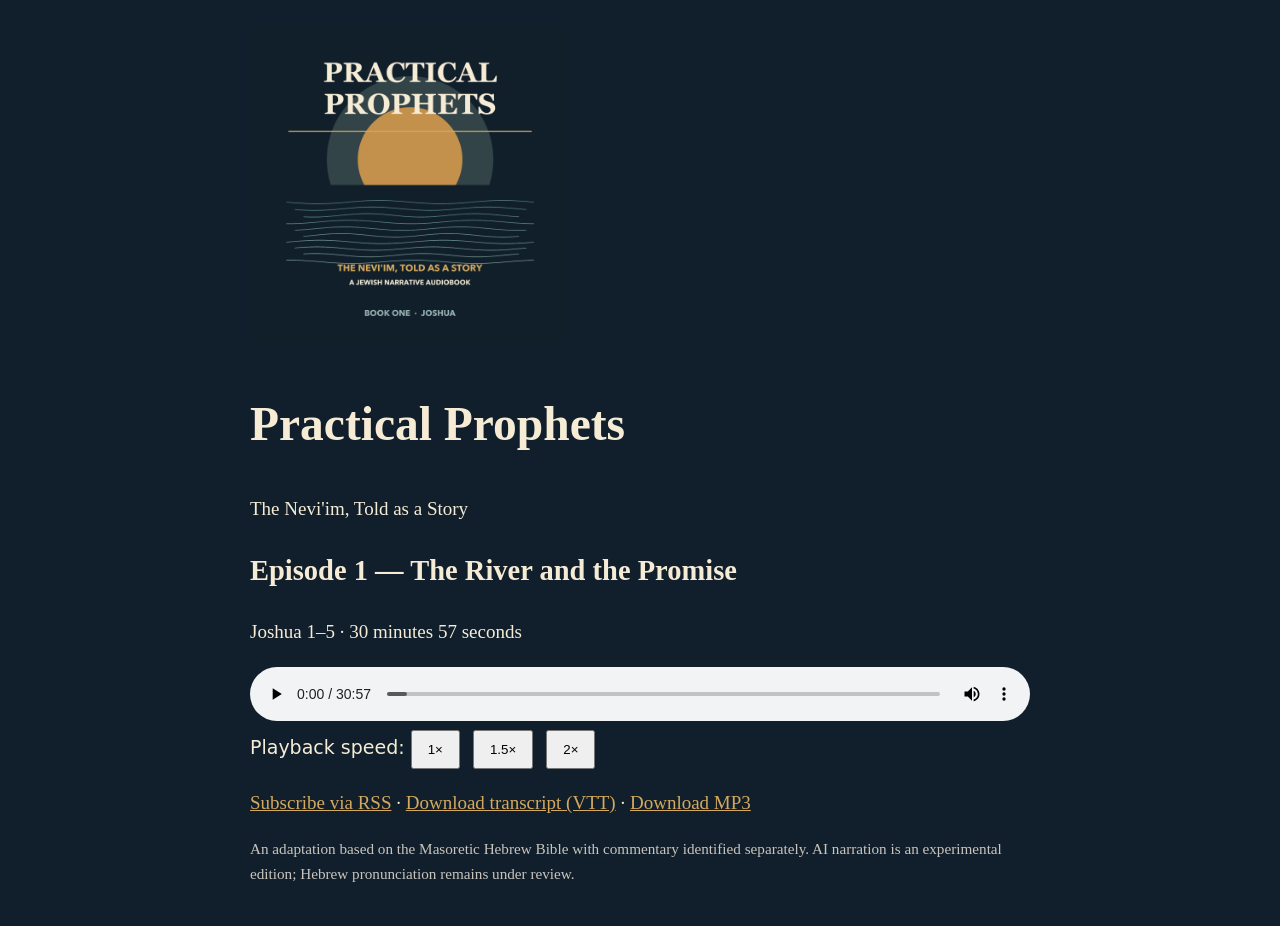
==== index.html @ 838433f2 "Add Practical Prophets Joshua episode one RSS and media" ====
<!doctype html><html lang="en"><head><meta charset="utf-8"><meta name="viewport" content="width=device-width, initial-scale=1">
<title>Practical Prophets — The Nevi'im, Told as a Story</title>
<style>body{background:#101f2b;color:#f6ecd6;font:19px/1.6 Georgia,serif;margin:0 auto;max-width:780px;padding:25px}h1{font-size:2.5em}a{color:#d4a95e}.intro{font-family:system-ui;line-height:1.5}img{width:100%;max-width:320px;border-radius:12px}audio{width:100%}button{padding:10px 15px;margin-right:7px}.small{font-size:.8em;color:#c9c5be}</style></head><body>
<img src="cover.png" alt="Practical Prophets cover art"><h1>Practical Prophets</h1><p>The Nevi'im, Told as a Story</p>
<h2>Episode 1 — The River and the Promise</h2><p>Joshua 1–5 · 30 minutes 57 seconds</p>
<audio controls preload="metadata" id="player" src="practical-prophets-s01e01-joshua-01-to-05.mp3"></audio>
<div class="intro">Playback speed:
<button onclick="document.getElementById('player').playbackRate=1">1×</button>
<button onclick="document.getElementById('player').playbackRate=1.5">1.5×</button>
<button onclick="document.getElementById('player').playbackRate=2">2×</button></div>
<p><a href="feed.xml">Subscribe via RSS</a> · <a href="practical-prophets-s01e01-joshua-01-to-05.vtt">Download transcript (VTT)</a> · <a href="practical-prophets-s01e01-joshua-01-to-05.mp3">Download MP3</a></p>
<p class="small">An adaptation based on the Masoretic Hebrew Bible with commentary identified separately. AI narration is an experimental edition; Hebrew pronunciation remains under review.</p></body></html>
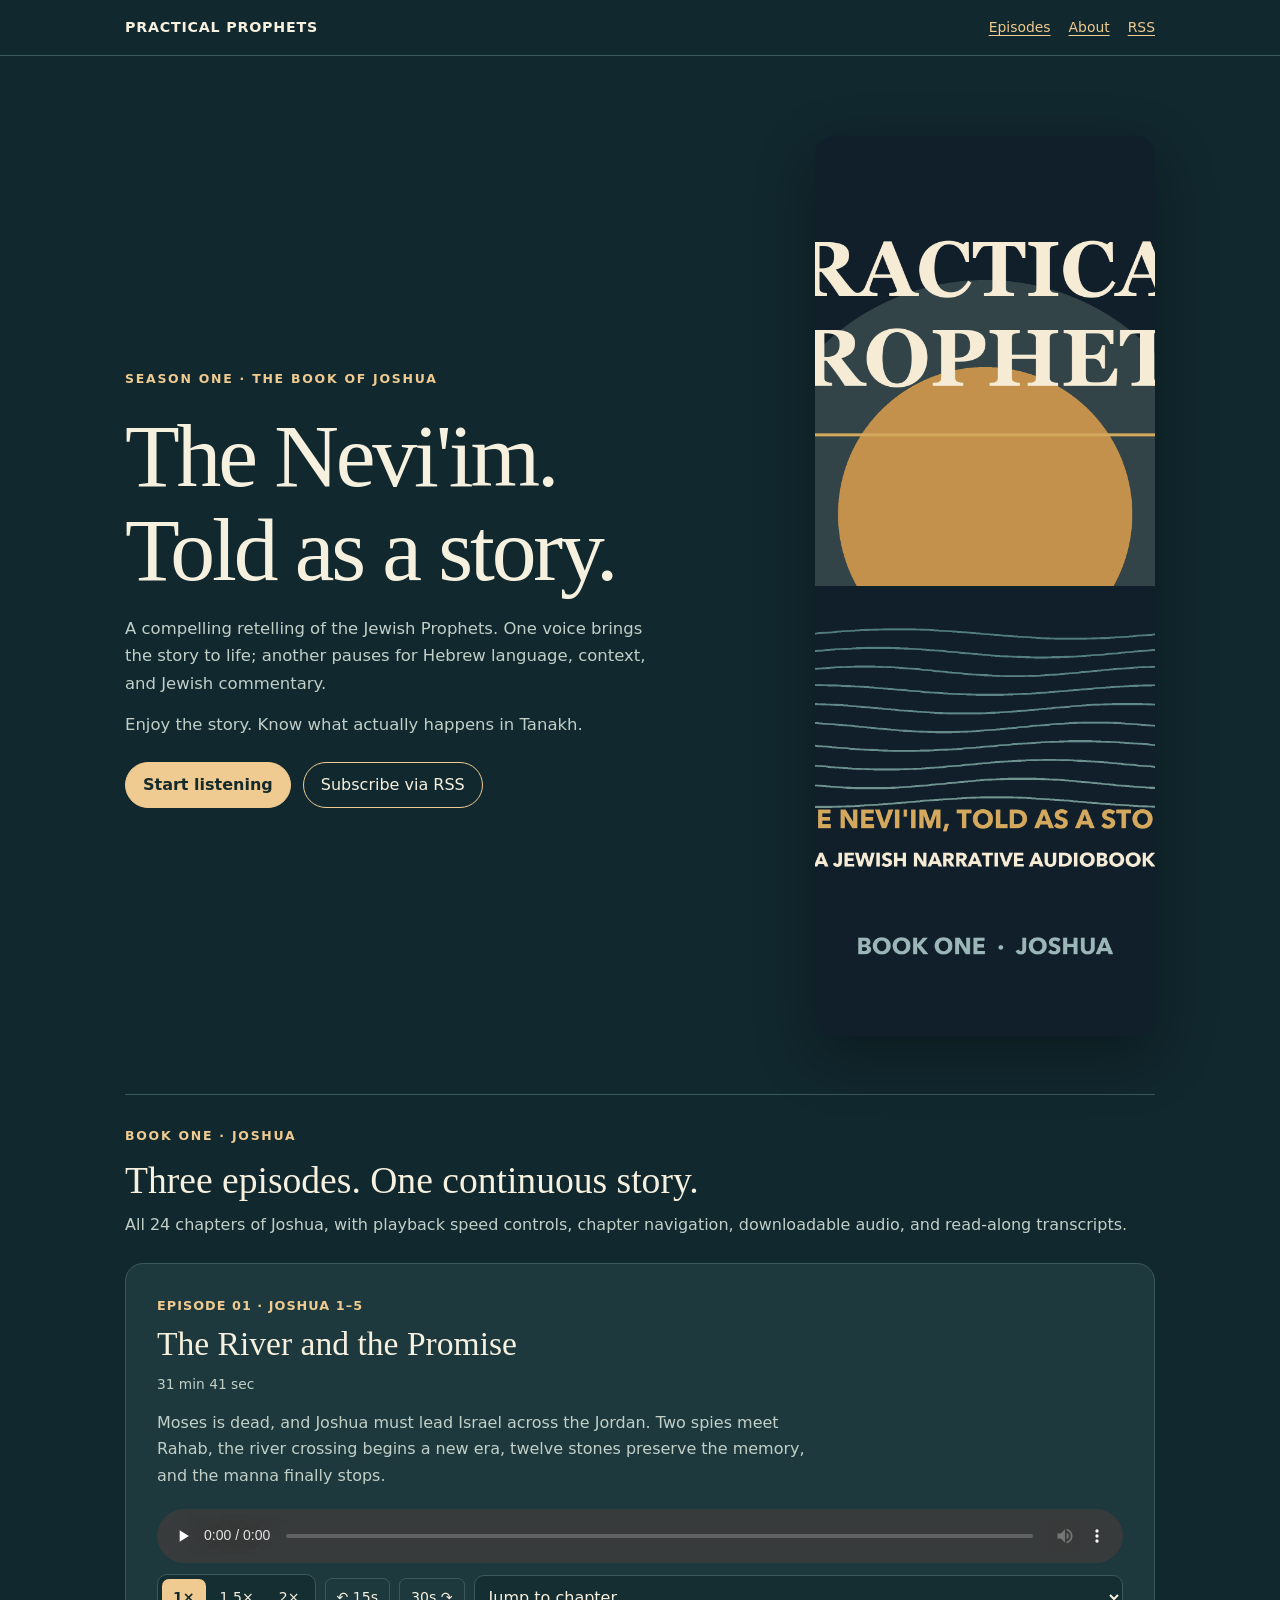
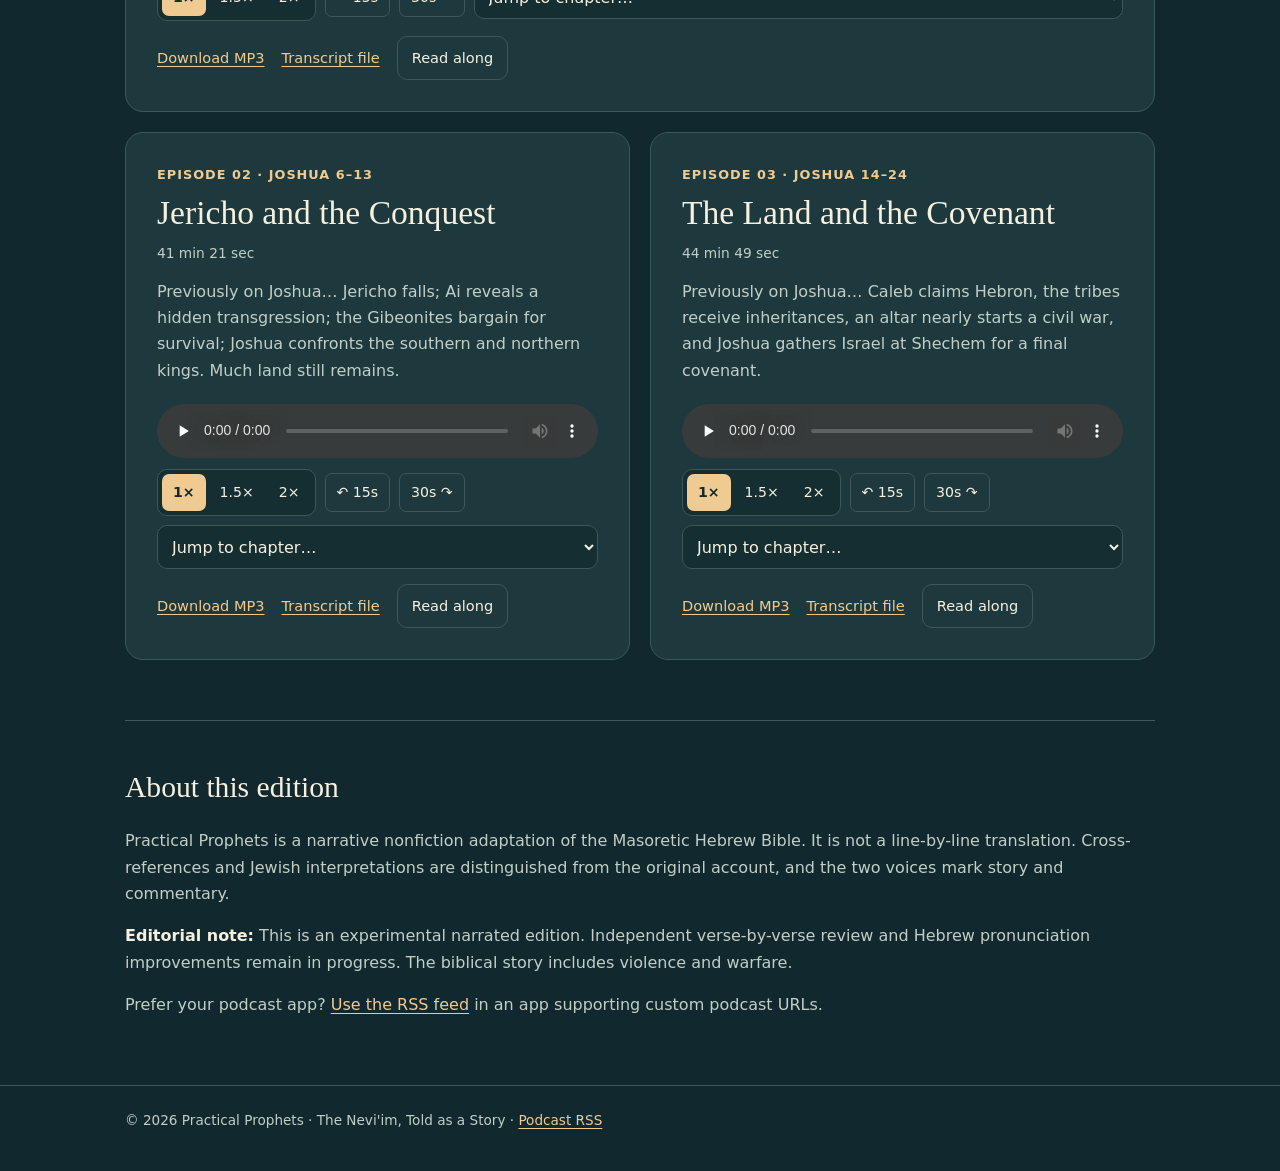
==== commit 52f25960: "Publish complete Joshua season and responsive podcast site" ====
--- a/index.html
+++ b/index.html
@@ -1,12 +1,51 @@
-<!doctype html><html lang="en"><head><meta charset="utf-8"><meta name="viewport" content="width=device-width, initial-scale=1">
-<title>Practical Prophets — The Nevi'im, Told as a Story</title>
-<style>body{background:#101f2b;color:#f6ecd6;font:19px/1.6 Georgia,serif;margin:0 auto;max-width:780px;padding:25px}h1{font-size:2.5em}a{color:#d4a95e}.intro{font-family:system-ui;line-height:1.5}img{width:100%;max-width:320px;border-radius:12px}audio{width:100%}button{padding:10px 15px;margin-right:7px}.small{font-size:.8em;color:#c9c5be}</style></head><body>
-<img src="cover.png" alt="Practical Prophets cover art"><h1>Practical Prophets</h1><p>The Nevi'im, Told as a Story</p>
-<h2>Episode 1 — The River and the Promise</h2><p>Joshua 1–5 · 30 minutes 57 seconds</p>
-<audio controls preload="metadata" id="player" src="practical-prophets-s01e01-joshua-01-to-05.mp3"></audio>
-<div class="intro">Playback speed:
-<button onclick="document.getElementById('player').playbackRate=1">1×</button>
-<button onclick="document.getElementById('player').playbackRate=1.5">1.5×</button>
-<button onclick="document.getElementById('player').playbackRate=2">2×</button></div>
-<p><a href="feed.xml">Subscribe via RSS</a> · <a href="practical-prophets-s01e01-joshua-01-to-05.vtt">Download transcript (VTT)</a> · <a href="practical-prophets-s01e01-joshua-01-to-05.mp3">Download MP3</a></p>
-<p class="small">An adaptation based on the Masoretic Hebrew Bible with commentary identified separately. AI narration is an experimental edition; Hebrew pronunciation remains under review.</p></body></html>+<!doctype html>
+<html lang="en">
+<head>
+<meta charset="utf-8">
+<meta name="viewport" content="width=device-width,initial-scale=1,viewport-fit=cover">
+<meta name="theme-color" content="#11282e">
+<meta name="description" content="Practical Prophets: the Nevi'im told as a story. Listen to the complete Book of Joshua with chapter navigation and read-along transcripts.">
+<link rel="alternate" type="application/rss+xml" title="Practical Prophets RSS" href="feed.xml">
+<link rel="stylesheet" href="style.css">
+<script src="player.js" defer></script>
+<title>Practical Prophets · Joshua, the Complete Season</title>
+</head>
+<body>
+<header class="top"><div class="wrap nav"><a class="brand" href="./">PRACTICAL PROPHETS</a><nav class="navlinks" aria-label="Site navigation"><a href="#episodes">Episodes</a><a href="#about">About</a><a href="feed.xml">RSS</a></nav></div></header>
+<main class="wrap">
+<section class="hero" aria-labelledby="main-title">
+<div class="hero-copy"><span class="eyebrow">Season one · The Book of Joshua</span><h1 id="main-title">The Nevi'im.<br>Told as a story.</h1>
+<p>A compelling retelling of the Jewish Prophets. One voice brings the story to life; another pauses for Hebrew language, context, and Jewish commentary.</p>
+<p>Enjoy the story. Know what actually happens in Tanakh.</p>
+<div class="actions"><a class="pill primary" href="#episodes">Start listening</a><a class="pill" href="feed.xml">Subscribe via RSS</a></div></div>
+<img class="cover" src="cover.png" width="900" height="900" alt="Practical Prophets cover artwork">
+</section>
+<section id="episodes" aria-labelledby="episodes-title"><div class="section-head"><span class="eyebrow">Book One · Joshua</span><h2 id="episodes-title">Three episodes. One continuous story.</h2><p>All 24 chapters of Joshua, with playback speed controls, chapter navigation, downloadable audio, and read-along transcripts.</p></div>
+<div class="episodes">
+<article class="episode" id="episode-1" data-episode="1">
+<div class="label">Episode 01 · Joshua 1–5</div><h3>The River and the Promise</h3><div class="duration">31 min 41 sec</div>
+<p class="summary">Moses is dead, and Joshua must lead Israel across the Jordan. Two spies meet Rahab, the river crossing begins a new era, twelve stones preserve the memory, and the manna finally stops.</p>
+<audio controls preload="none" src="practical-prophets-s01e01-joshua-01-to-05.mp3" aria-label="Play Joshua, episode 1"></audio>
+<div class="player-controls"><div class="speed" role="group" aria-label="Episode 1 playback speed"><button data-speed="1" aria-pressed="true">1×</button><button data-speed="1.5" aria-pressed="false">1.5×</button><button data-speed="2" aria-pressed="false">2×</button></div><button class="skip" data-seek="-15" aria-label="Rewind 15 seconds">↶ 15s</button><button class="skip" data-seek="30" aria-label="Forward 30 seconds">30s ↷</button><select class="chapters" aria-label="Episode 1 chapter navigation"><option value="">Jump to chapter…</option></select></div>
+<div class="resources"><a href="practical-prophets-s01e01-joshua-01-to-05.mp3" download>Download MP3</a><a href="practical-prophets-s01e01-joshua-01-to-05.vtt" download>Transcript file</a><button class="transcript-toggle" aria-expanded="false">Read along</button></div><div class="transcript" hidden aria-label="Episode 1 transcript"></div>
+</article>
+<article class="episode" id="episode-2" data-episode="2">
+<div class="label">Episode 02 · Joshua 6–13</div><h3>Jericho and the Conquest</h3><div class="duration">41 min 21 sec</div>
+<p class="summary">Previously on Joshua… Jericho falls; Ai reveals a hidden transgression; the Gibeonites bargain for survival; Joshua confronts the southern and northern kings. Much land still remains.</p>
+<audio controls preload="none" src="practical-prophets-s01e02-joshua-06-to-13.mp3" aria-label="Play Joshua, episode 2"></audio>
+<div class="player-controls"><div class="speed" role="group" aria-label="Episode 2 playback speed"><button data-speed="1" aria-pressed="true">1×</button><button data-speed="1.5" aria-pressed="false">1.5×</button><button data-speed="2" aria-pressed="false">2×</button></div><button class="skip" data-seek="-15" aria-label="Rewind 15 seconds">↶ 15s</button><button class="skip" data-seek="30" aria-label="Forward 30 seconds">30s ↷</button><select class="chapters" aria-label="Episode 2 chapter navigation"><option value="">Jump to chapter…</option></select></div>
+<div class="resources"><a href="practical-prophets-s01e02-joshua-06-to-13.mp3" download>Download MP3</a><a href="practical-prophets-s01e02-joshua-06-to-13.vtt" download>Transcript file</a><button class="transcript-toggle" aria-expanded="false">Read along</button></div><div class="transcript" hidden aria-label="Episode 2 transcript"></div>
+</article>
+<article class="episode" id="episode-3" data-episode="3">
+<div class="label">Episode 03 · Joshua 14–24</div><h3>The Land and the Covenant</h3><div class="duration">44 min 49 sec</div>
+<p class="summary">Previously on Joshua… Caleb claims Hebron, the tribes receive inheritances, an altar nearly starts a civil war, and Joshua gathers Israel at Shechem for a final covenant.</p>
+<audio controls preload="none" src="practical-prophets-s01e03-joshua-14-to-24.mp3" aria-label="Play Joshua, episode 3"></audio>
+<div class="player-controls"><div class="speed" role="group" aria-label="Episode 3 playback speed"><button data-speed="1" aria-pressed="true">1×</button><button data-speed="1.5" aria-pressed="false">1.5×</button><button data-speed="2" aria-pressed="false">2×</button></div><button class="skip" data-seek="-15" aria-label="Rewind 15 seconds">↶ 15s</button><button class="skip" data-seek="30" aria-label="Forward 30 seconds">30s ↷</button><select class="chapters" aria-label="Episode 3 chapter navigation"><option value="">Jump to chapter…</option></select></div>
+<div class="resources"><a href="practical-prophets-s01e03-joshua-14-to-24.mp3" download>Download MP3</a><a href="practical-prophets-s01e03-joshua-14-to-24.vtt" download>Transcript file</a><button class="transcript-toggle" aria-expanded="false">Read along</button></div><div class="transcript" hidden aria-label="Episode 3 transcript"></div>
+</article>
+</div>
+</section>
+<section id="about" class="about" aria-labelledby="about-title"><h2 id="about-title">About this edition</h2><p>Practical Prophets is a narrative nonfiction adaptation of the Masoretic Hebrew Bible. It is not a line-by-line translation. Cross-references and Jewish interpretations are distinguished from the original account, and the two voices mark story and commentary.</p><p><strong>Editorial note:</strong> This is an experimental narrated edition. Independent verse-by-verse review and Hebrew pronunciation improvements remain in progress. The biblical story includes violence and warfare.</p><p>Prefer your podcast app? <a href="feed.xml">Use the RSS feed</a> in an app supporting custom podcast URLs.</p></section>
+</main>
+<footer><div class="wrap">© 2026 Practical Prophets · The Nevi'im, Told as a Story · <a href="feed.xml">Podcast RSS</a></div></footer>
+</body></html>
--- a/style.css
+++ b/style.css
@@ -0,0 +1,10 @@
+:root{color-scheme:dark;--bg:#11282e;--panel:#1e393d;--inset:#152e32;--line:#3b585b;--text:#f6f0df;--muted:#c1cfc7;--gold:#f0cb91}
+*{box-sizing:border-box}html{scroll-behavior:smooth}body{margin:0;background:var(--bg);color:var(--text);font:16px/1.65 system-ui,-apple-system,Segoe UI,sans-serif;overflow-wrap:break-word}
+a{color:var(--gold);text-underline-offset:3px}a:hover{color:#ffeac5}button,select{font:inherit;cursor:pointer}button:focus-visible,select:focus-visible,a:focus-visible,input:focus-visible{outline:3px solid var(--gold);outline-offset:3px}
+.wrap{width:min(100% - 36px,1030px);margin:auto}.top{border-bottom:1px solid var(--line);padding:16px 0}.nav{display:flex;justify-content:space-between;align-items:center;gap:16px}.brand{font-weight:850;letter-spacing:.055em;font-size:.89rem;text-decoration:none;color:var(--text)}.navlinks{display:flex;gap:18px;flex-wrap:wrap}.navlinks a{font-size:.87rem}
+.hero{display:grid;grid-template-columns:minmax(0,1fr) minmax(220px,340px);gap:clamp(25px,7vw,90px);align-items:center;padding:clamp(36px,7vw,80px) 0 58px}.eyebrow{color:var(--gold);font-size:.78rem;letter-spacing:.14em;font-weight:750;text-transform:uppercase}.hero h1{font:500 clamp(2.8rem,7vw,5.7rem)/1.05 Georgia,serif;letter-spacing:-.035em;margin:18px 0}.hero p{max-width:50ch;font-size:1.03rem;color:var(--muted);margin:14px 0}.cover{width:100%;aspect-ratio:1;object-fit:cover;border-radius:18px;box-shadow:0 20px 60px #0005}.actions{display:flex;flex-wrap:wrap;gap:12px;margin-top:24px}.pill{border:1px solid var(--gold);border-radius:40px;padding:9px 17px;min-height:44px;display:inline-flex;justify-content:center;align-items:center;text-decoration:none;color:var(--text)}.pill.primary{background:var(--gold);color:#142a2b;font-weight:800}
+.section-head{border-top:1px solid var(--line);padding:27px 0 17px}.section-head h2{font:500 clamp(1.8rem,4vw,2.35rem)/1.2 Georgia,serif;margin:9px 0}.section-head p{color:var(--muted);margin:8px 0}.episodes{display:grid;gap:20px;margin-bottom:60px}.episode{background:var(--panel);border:1px solid var(--line);border-radius:18px;padding:clamp(18px,4vw,31px);scroll-margin-top:18px;min-width:0}.label{color:var(--gold);font-size:.8rem;text-transform:uppercase;letter-spacing:.08em;font-weight:750}.episode h3{font:500 clamp(1.6rem,4vw,2.1rem)/1.22 Georgia,serif;margin:8px 0}.duration{color:var(--muted);font-size:.86rem}.summary{color:var(--muted);line-height:1.64;max-width:66ch;margin:14px 0}.episode audio{display:block;width:100%;max-width:100%;margin:20px 0 11px;accent-color:var(--gold)}.player-controls{display:flex;flex-wrap:wrap;align-items:center;gap:9px;margin-bottom:15px}.speed{display:inline-flex;gap:3px;padding:4px;background:var(--inset);border:1px solid var(--line);border-radius:10px}.speed button,.skip{padding:7px 11px;min-height:36px;background:transparent;border:0;border-radius:7px;color:var(--text);font-size:.88rem}.speed button[aria-pressed=true]{background:var(--gold);color:var(--bg);font-weight:800}.skip{border:1px solid var(--line)}.chapters{background:var(--inset);color:var(--text);border:1px solid var(--line);border-radius:10px;padding:10px;min-height:44px;min-width:0;max-width:100%;flex:1 1 245px}.resources{display:flex;align-items:center;flex-wrap:wrap;gap:17px;font-size:.91rem}.resources a{padding:8px 0}.transcript-toggle{background:transparent;border:1px solid var(--line);border-radius:10px;color:var(--text);padding:9px 14px;min-height:44px}.transcript{background:var(--inset);border:1px solid var(--line);border-radius:13px;padding:17px;margin-top:17px;max-height:430px;overflow:auto}.transcript p{margin:0 0 13px;line-height:1.65;color:#e4ede6}.transcript .current{background:#364d49;border-left:3px solid var(--gold);padding:8px;border-radius:5px}.speaker{font-size:.74rem;letter-spacing:.07em;text-transform:uppercase;color:var(--gold);font-weight:800;margin-right:8px}.follow{display:flex;align-items:center;gap:10px;color:var(--muted);font-size:.9rem;margin:0 0 12px}.about{border-top:1px solid var(--line);padding:25px 0 50px;color:var(--muted)}.about h2{font:500 1.85rem Georgia,serif;color:var(--text)}.about strong{color:var(--text)}footer{border-top:1px solid var(--line);padding:23px 0 40px;font-size:.85rem;color:var(--muted)}
+@media(min-width:850px){.episodes{grid-template-columns:1fr 1fr}.episode:first-child{grid-column:span 2}}
+@media(max-width:650px){.wrap{width:min(100% - 28px,550px)}.navlinks{gap:10px}.navlinks a{font-size:.82rem}.hero{grid-template-columns:1fr;padding:30px 0 43px;gap:24px}.hero .cover{grid-row:1;justify-self:center;width:min(79%,265px)}.hero h1{font-size:clamp(2.75rem,12vw,4.25rem)}.hero p{font-size:1rem}.episode{padding:18px}.chapters{flex-basis:100%}.transcript{padding:12px;max-height:360px}.resources{gap:13px}}
+@media(max-width:350px){.navlinks a:last-child{display:none}}
+@media(prefers-reduced-motion:reduce){html{scroll-behavior:auto}}
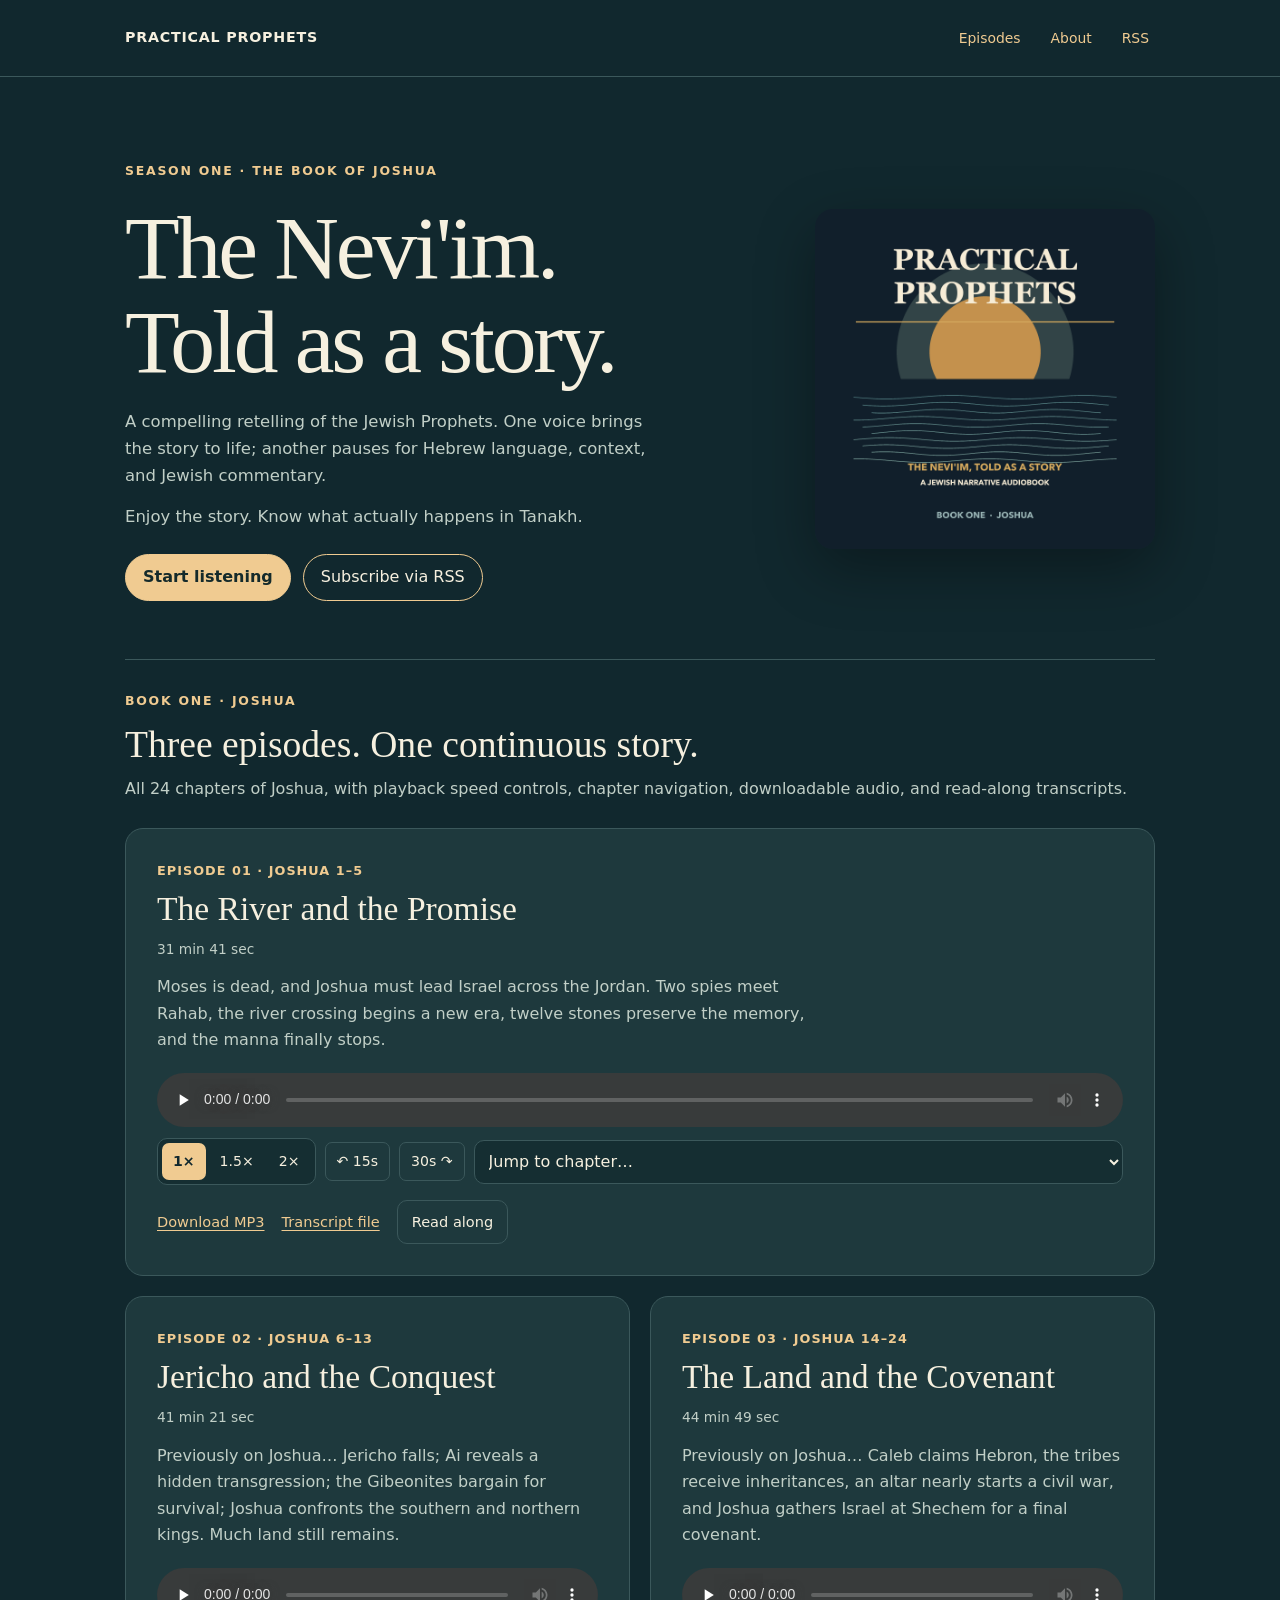
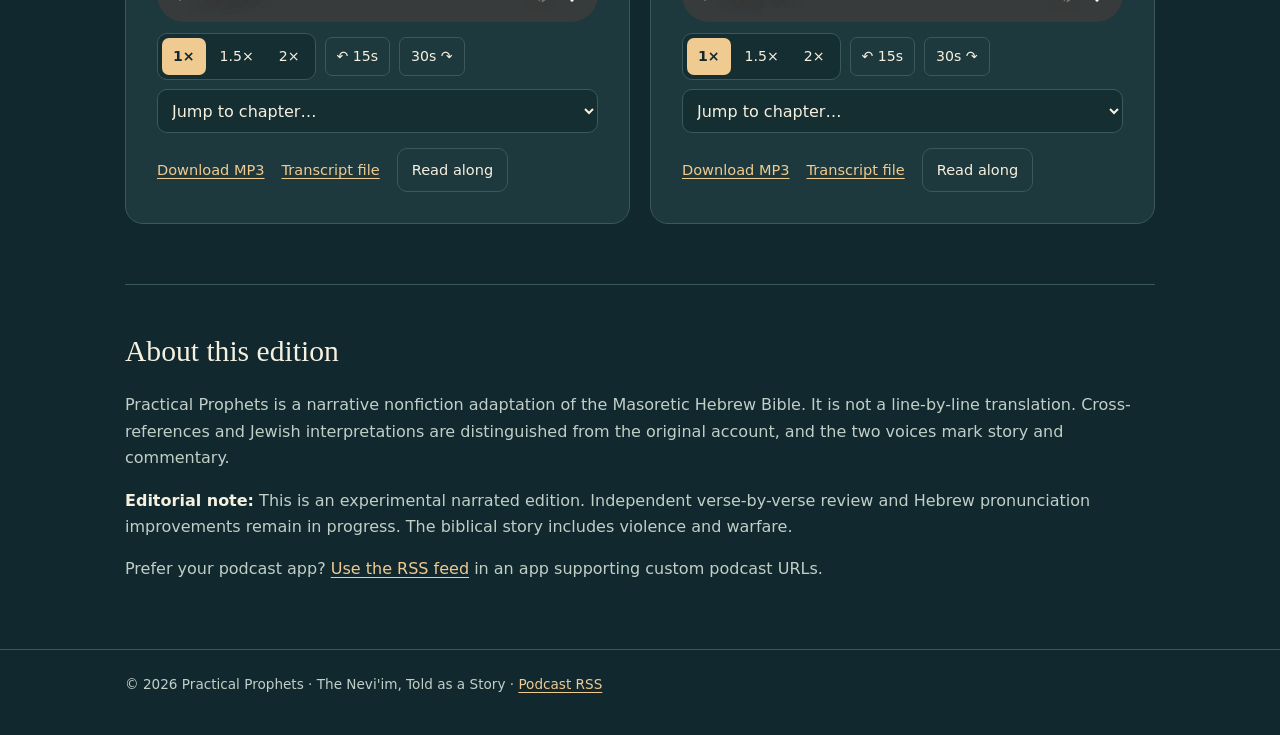
==== commit 85d7101f: "Publish verified podcast release 2026-11-12-r2" ====
--- a/index.html
+++ b/index.html
@@ -4,6 +4,8 @@
 <meta charset="utf-8">
 <meta name="viewport" content="width=device-width,initial-scale=1,viewport-fit=cover">
 <meta name="theme-color" content="#11282e">
+<meta name="practical-prophets:release-revision" content="2026-11-12-r2">
+<link rel="alternate" type="application/json" title="Release provenance" href="versions.json">
 <meta name="description" content="Practical Prophets: the Nevi'im told as a story. Listen to the complete Book of Joshua with chapter navigation and read-along transcripts.">
 <link rel="alternate" type="application/rss+xml" title="Practical Prophets RSS" href="feed.xml">
 <link rel="stylesheet" href="style.css">
@@ -22,26 +24,26 @@
 </section>
 <section id="episodes" aria-labelledby="episodes-title"><div class="section-head"><span class="eyebrow">Book One · Joshua</span><h2 id="episodes-title">Three episodes. One continuous story.</h2><p>All 24 chapters of Joshua, with playback speed controls, chapter navigation, downloadable audio, and read-along transcripts.</p></div>
 <div class="episodes">
-<article class="episode" id="episode-1" data-episode="1">
+<article class="episode" id="episode-1" data-episode="1" data-audio-version="2.0.0" data-audio-sha256="aff967d343a6">
 <div class="label">Episode 01 · Joshua 1–5</div><h3>The River and the Promise</h3><div class="duration">31 min 41 sec</div>
 <p class="summary">Moses is dead, and Joshua must lead Israel across the Jordan. Two spies meet Rahab, the river crossing begins a new era, twelve stones preserve the memory, and the manna finally stops.</p>
-<audio controls preload="none" src="practical-prophets-s01e01-joshua-01-to-05.mp3" aria-label="Play Joshua, episode 1"></audio>
+<audio controls preload="none" src="practical-prophets-s01e01-joshua-01-to-05.mp3?rev=v2-aff967d343a6" aria-label="Play Joshua, episode 1"></audio>
 <div class="player-controls"><div class="speed" role="group" aria-label="Episode 1 playback speed"><button data-speed="1" aria-pressed="true">1×</button><button data-speed="1.5" aria-pressed="false">1.5×</button><button data-speed="2" aria-pressed="false">2×</button></div><button class="skip" data-seek="-15" aria-label="Rewind 15 seconds">↶ 15s</button><button class="skip" data-seek="30" aria-label="Forward 30 seconds">30s ↷</button><select class="chapters" aria-label="Episode 1 chapter navigation"><option value="">Jump to chapter…</option></select></div>
-<div class="resources"><a href="practical-prophets-s01e01-joshua-01-to-05.mp3" download>Download MP3</a><a href="practical-prophets-s01e01-joshua-01-to-05.vtt" download>Transcript file</a><button class="transcript-toggle" aria-expanded="false">Read along</button></div><div class="transcript" hidden aria-label="Episode 1 transcript"></div>
+<div class="resources"><a href="practical-prophets-s01e01-joshua-01-to-05.mp3?rev=v2-aff967d343a6" download>Download MP3</a><a href="practical-prophets-s01e01-joshua-01-to-05.vtt" download>Transcript file</a><button class="transcript-toggle" aria-expanded="false">Read along</button></div><div class="transcript" hidden aria-label="Episode 1 transcript"></div>
 </article>
-<article class="episode" id="episode-2" data-episode="2">
+<article class="episode" id="episode-2" data-episode="2" data-audio-version="2.0.0" data-audio-sha256="495b87b86eda">
 <div class="label">Episode 02 · Joshua 6–13</div><h3>Jericho and the Conquest</h3><div class="duration">41 min 21 sec</div>
 <p class="summary">Previously on Joshua… Jericho falls; Ai reveals a hidden transgression; the Gibeonites bargain for survival; Joshua confronts the southern and northern kings. Much land still remains.</p>
-<audio controls preload="none" src="practical-prophets-s01e02-joshua-06-to-13.mp3" aria-label="Play Joshua, episode 2"></audio>
+<audio controls preload="none" src="practical-prophets-s01e02-joshua-06-to-13.mp3?rev=v2-495b87b86eda" aria-label="Play Joshua, episode 2"></audio>
 <div class="player-controls"><div class="speed" role="group" aria-label="Episode 2 playback speed"><button data-speed="1" aria-pressed="true">1×</button><button data-speed="1.5" aria-pressed="false">1.5×</button><button data-speed="2" aria-pressed="false">2×</button></div><button class="skip" data-seek="-15" aria-label="Rewind 15 seconds">↶ 15s</button><button class="skip" data-seek="30" aria-label="Forward 30 seconds">30s ↷</button><select class="chapters" aria-label="Episode 2 chapter navigation"><option value="">Jump to chapter…</option></select></div>
-<div class="resources"><a href="practical-prophets-s01e02-joshua-06-to-13.mp3" download>Download MP3</a><a href="practical-prophets-s01e02-joshua-06-to-13.vtt" download>Transcript file</a><button class="transcript-toggle" aria-expanded="false">Read along</button></div><div class="transcript" hidden aria-label="Episode 2 transcript"></div>
+<div class="resources"><a href="practical-prophets-s01e02-joshua-06-to-13.mp3?rev=v2-495b87b86eda" download>Download MP3</a><a href="practical-prophets-s01e02-joshua-06-to-13.vtt" download>Transcript file</a><button class="transcript-toggle" aria-expanded="false">Read along</button></div><div class="transcript" hidden aria-label="Episode 2 transcript"></div>
 </article>
-<article class="episode" id="episode-3" data-episode="3">
+<article class="episode" id="episode-3" data-episode="3" data-audio-version="2.0.0" data-audio-sha256="640c33d9c081">
 <div class="label">Episode 03 · Joshua 14–24</div><h3>The Land and the Covenant</h3><div class="duration">44 min 49 sec</div>
 <p class="summary">Previously on Joshua… Caleb claims Hebron, the tribes receive inheritances, an altar nearly starts a civil war, and Joshua gathers Israel at Shechem for a final covenant.</p>
-<audio controls preload="none" src="practical-prophets-s01e03-joshua-14-to-24.mp3" aria-label="Play Joshua, episode 3"></audio>
+<audio controls preload="none" src="practical-prophets-s01e03-joshua-14-to-24.mp3?rev=v2-640c33d9c081" aria-label="Play Joshua, episode 3"></audio>
 <div class="player-controls"><div class="speed" role="group" aria-label="Episode 3 playback speed"><button data-speed="1" aria-pressed="true">1×</button><button data-speed="1.5" aria-pressed="false">1.5×</button><button data-speed="2" aria-pressed="false">2×</button></div><button class="skip" data-seek="-15" aria-label="Rewind 15 seconds">↶ 15s</button><button class="skip" data-seek="30" aria-label="Forward 30 seconds">30s ↷</button><select class="chapters" aria-label="Episode 3 chapter navigation"><option value="">Jump to chapter…</option></select></div>
-<div class="resources"><a href="practical-prophets-s01e03-joshua-14-to-24.mp3" download>Download MP3</a><a href="practical-prophets-s01e03-joshua-14-to-24.vtt" download>Transcript file</a><button class="transcript-toggle" aria-expanded="false">Read along</button></div><div class="transcript" hidden aria-label="Episode 3 transcript"></div>
+<div class="resources"><a href="practical-prophets-s01e03-joshua-14-to-24.mp3?rev=v2-640c33d9c081" download>Download MP3</a><a href="practical-prophets-s01e03-joshua-14-to-24.vtt" download>Transcript file</a><button class="transcript-toggle" aria-expanded="false">Read along</button></div><div class="transcript" hidden aria-label="Episode 3 transcript"></div>
 </article>
 </div>
 </section>
--- a/style.css
+++ b/style.css
@@ -1,10 +1,10 @@
 :root{color-scheme:dark;--bg:#11282e;--panel:#1e393d;--inset:#152e32;--line:#3b585b;--text:#f6f0df;--muted:#c1cfc7;--gold:#f0cb91}
 *{box-sizing:border-box}html{scroll-behavior:smooth}body{margin:0;background:var(--bg);color:var(--text);font:16px/1.65 system-ui,-apple-system,Segoe UI,sans-serif;overflow-wrap:break-word}
 a{color:var(--gold);text-underline-offset:3px}a:hover{color:#ffeac5}button,select{font:inherit;cursor:pointer}button:focus-visible,select:focus-visible,a:focus-visible,input:focus-visible{outline:3px solid var(--gold);outline-offset:3px}
-.wrap{width:min(100% - 36px,1030px);margin:auto}.top{border-bottom:1px solid var(--line);padding:16px 0}.nav{display:flex;justify-content:space-between;align-items:center;gap:16px}.brand{font-weight:850;letter-spacing:.055em;font-size:.89rem;text-decoration:none;color:var(--text)}.navlinks{display:flex;gap:18px;flex-wrap:wrap}.navlinks a{font-size:.87rem}
-.hero{display:grid;grid-template-columns:minmax(0,1fr) minmax(220px,340px);gap:clamp(25px,7vw,90px);align-items:center;padding:clamp(36px,7vw,80px) 0 58px}.eyebrow{color:var(--gold);font-size:.78rem;letter-spacing:.14em;font-weight:750;text-transform:uppercase}.hero h1{font:500 clamp(2.8rem,7vw,5.7rem)/1.05 Georgia,serif;letter-spacing:-.035em;margin:18px 0}.hero p{max-width:50ch;font-size:1.03rem;color:var(--muted);margin:14px 0}.cover{width:100%;aspect-ratio:1;object-fit:cover;border-radius:18px;box-shadow:0 20px 60px #0005}.actions{display:flex;flex-wrap:wrap;gap:12px;margin-top:24px}.pill{border:1px solid var(--gold);border-radius:40px;padding:9px 17px;min-height:44px;display:inline-flex;justify-content:center;align-items:center;text-decoration:none;color:var(--text)}.pill.primary{background:var(--gold);color:#142a2b;font-weight:800}
+.wrap{width:min(100% - 36px,1030px);margin:auto}.top{border-bottom:1px solid var(--line);padding:16px 0}.nav{display:flex;justify-content:space-between;align-items:center;gap:16px}.brand{font-weight:850;letter-spacing:.055em;font-size:.89rem;text-decoration:none;color:var(--text)}.navlinks{display:flex;gap:18px;flex-wrap:wrap}.navlinks a{font-size:.87rem;display:inline-flex;align-items:center;min-height:44px;padding:4px 6px;text-decoration:none;border-radius:7px}.navlinks a:hover{text-decoration:underline}
+.hero{display:grid;grid-template-columns:minmax(0,1fr) minmax(220px,340px);gap:clamp(25px,7vw,90px);align-items:center;padding:clamp(36px,7vw,80px) 0 58px}.eyebrow{color:var(--gold);font-size:.78rem;letter-spacing:.14em;font-weight:750;text-transform:uppercase}.hero h1{font:500 clamp(2.8rem,7vw,5.7rem)/1.05 Georgia,serif;letter-spacing:-.035em;margin:18px 0}.hero p{max-width:50ch;font-size:1.03rem;color:var(--muted);margin:14px 0}.cover{display:block;width:100%;height:auto;aspect-ratio:1/1;object-fit:contain;border-radius:18px;box-shadow:0 20px 60px #0005}.actions{display:flex;flex-wrap:wrap;gap:12px;margin-top:24px}.pill{border:1px solid var(--gold);border-radius:40px;padding:9px 17px;min-height:44px;display:inline-flex;justify-content:center;align-items:center;text-decoration:none;color:var(--text)}.pill.primary{background:var(--gold);color:#142a2b;font-weight:800}
 .section-head{border-top:1px solid var(--line);padding:27px 0 17px}.section-head h2{font:500 clamp(1.8rem,4vw,2.35rem)/1.2 Georgia,serif;margin:9px 0}.section-head p{color:var(--muted);margin:8px 0}.episodes{display:grid;gap:20px;margin-bottom:60px}.episode{background:var(--panel);border:1px solid var(--line);border-radius:18px;padding:clamp(18px,4vw,31px);scroll-margin-top:18px;min-width:0}.label{color:var(--gold);font-size:.8rem;text-transform:uppercase;letter-spacing:.08em;font-weight:750}.episode h3{font:500 clamp(1.6rem,4vw,2.1rem)/1.22 Georgia,serif;margin:8px 0}.duration{color:var(--muted);font-size:.86rem}.summary{color:var(--muted);line-height:1.64;max-width:66ch;margin:14px 0}.episode audio{display:block;width:100%;max-width:100%;margin:20px 0 11px;accent-color:var(--gold)}.player-controls{display:flex;flex-wrap:wrap;align-items:center;gap:9px;margin-bottom:15px}.speed{display:inline-flex;gap:3px;padding:4px;background:var(--inset);border:1px solid var(--line);border-radius:10px}.speed button,.skip{padding:7px 11px;min-height:36px;background:transparent;border:0;border-radius:7px;color:var(--text);font-size:.88rem}.speed button[aria-pressed=true]{background:var(--gold);color:var(--bg);font-weight:800}.skip{border:1px solid var(--line)}.chapters{background:var(--inset);color:var(--text);border:1px solid var(--line);border-radius:10px;padding:10px;min-height:44px;min-width:0;max-width:100%;flex:1 1 245px}.resources{display:flex;align-items:center;flex-wrap:wrap;gap:17px;font-size:.91rem}.resources a{padding:8px 0}.transcript-toggle{background:transparent;border:1px solid var(--line);border-radius:10px;color:var(--text);padding:9px 14px;min-height:44px}.transcript{background:var(--inset);border:1px solid var(--line);border-radius:13px;padding:17px;margin-top:17px;max-height:430px;overflow:auto}.transcript p{margin:0 0 13px;line-height:1.65;color:#e4ede6}.transcript .current{background:#364d49;border-left:3px solid var(--gold);padding:8px;border-radius:5px}.speaker{font-size:.74rem;letter-spacing:.07em;text-transform:uppercase;color:var(--gold);font-weight:800;margin-right:8px}.follow{display:flex;align-items:center;gap:10px;color:var(--muted);font-size:.9rem;margin:0 0 12px}.about{border-top:1px solid var(--line);padding:25px 0 50px;color:var(--muted)}.about h2{font:500 1.85rem Georgia,serif;color:var(--text)}.about strong{color:var(--text)}footer{border-top:1px solid var(--line);padding:23px 0 40px;font-size:.85rem;color:var(--muted)}
 @media(min-width:850px){.episodes{grid-template-columns:1fr 1fr}.episode:first-child{grid-column:span 2}}
 @media(max-width:650px){.wrap{width:min(100% - 28px,550px)}.navlinks{gap:10px}.navlinks a{font-size:.82rem}.hero{grid-template-columns:1fr;padding:30px 0 43px;gap:24px}.hero .cover{grid-row:1;justify-self:center;width:min(79%,265px)}.hero h1{font-size:clamp(2.75rem,12vw,4.25rem)}.hero p{font-size:1rem}.episode{padding:18px}.chapters{flex-basis:100%}.transcript{padding:12px;max-height:360px}.resources{gap:13px}}
-@media(max-width:350px){.navlinks a:last-child{display:none}}
+@media(max-width:440px){.top{padding:8px 0}.nav{display:grid;grid-template-columns:1fr;gap:0}.brand{padding:8px 3px}.navlinks{width:100%;display:grid;grid-template-columns:repeat(3,minmax(0,1fr));gap:5px;margin-top:5px}.navlinks a{font-size:.89rem;justify-content:center;text-align:center;min-width:0;min-height:44px;border:1px solid var(--line);background:var(--inset)}}
 @media(prefers-reduced-motion:reduce){html{scroll-behavior:auto}}
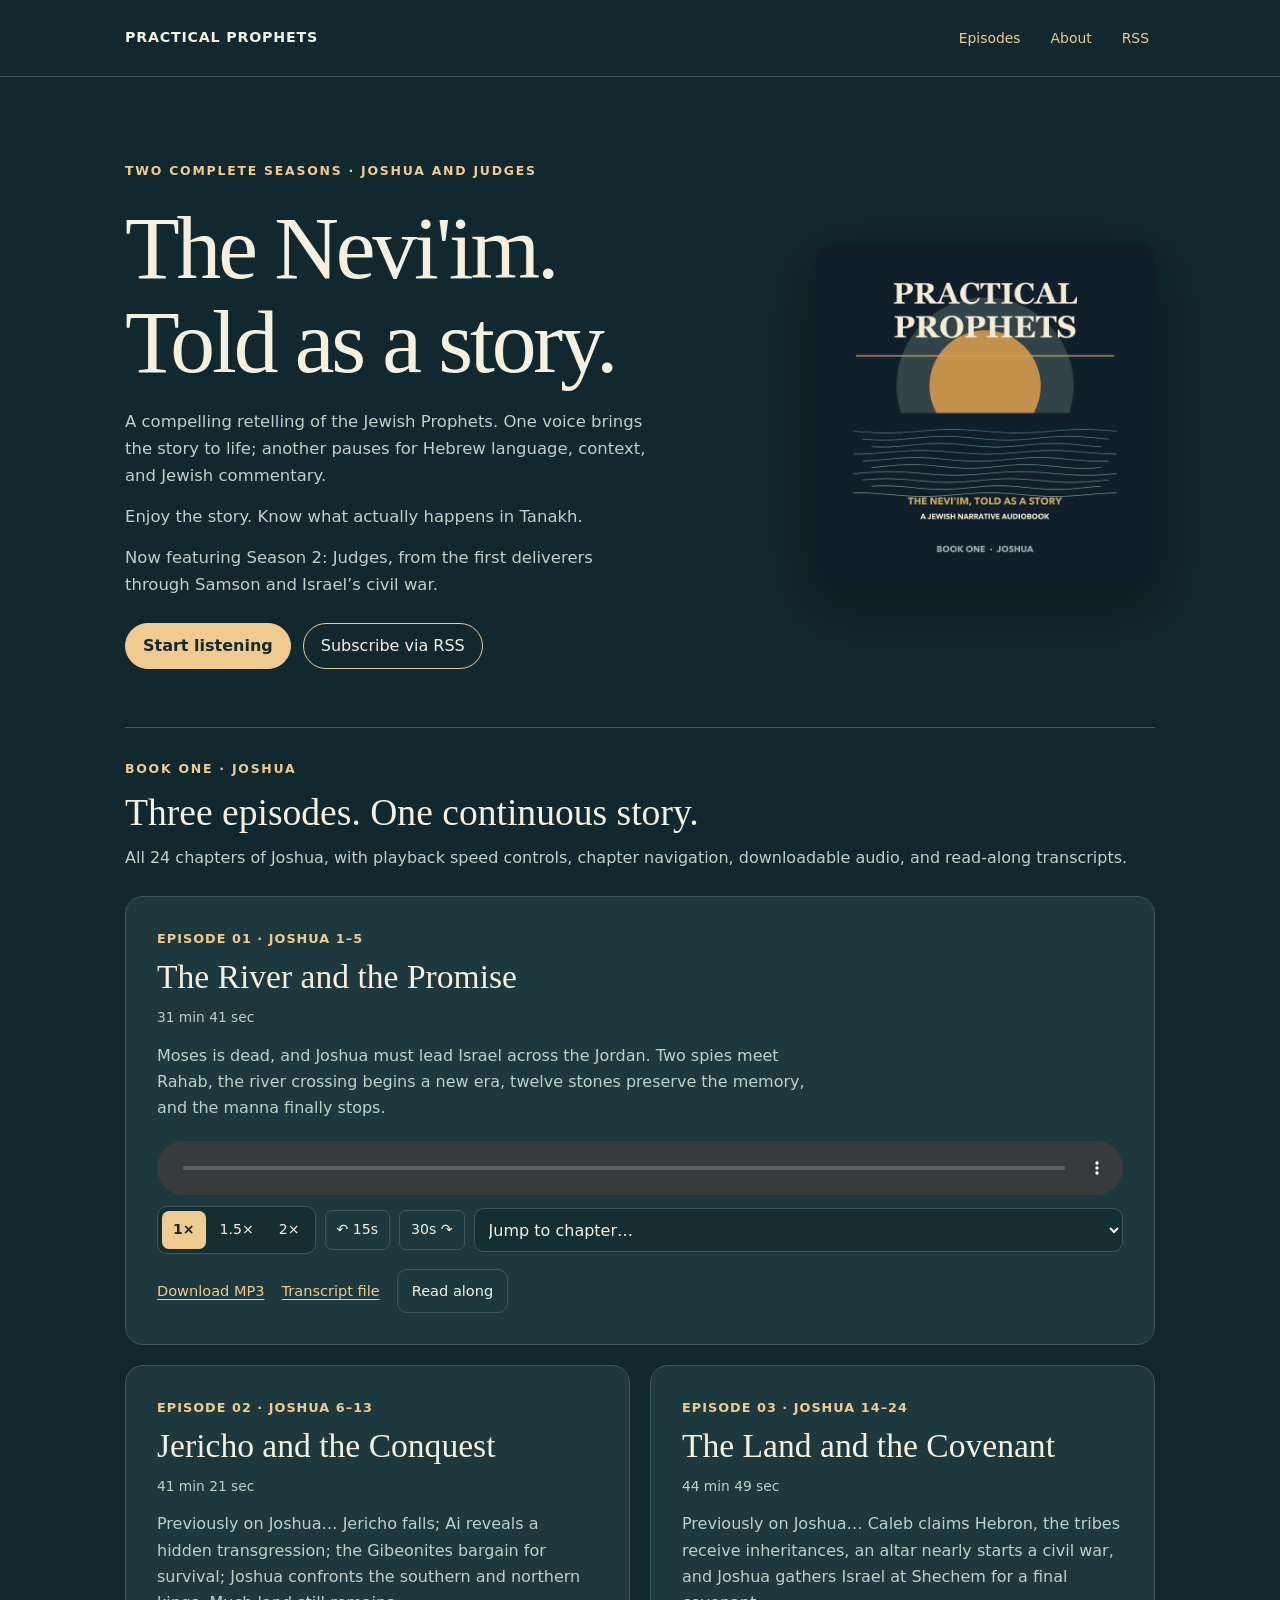
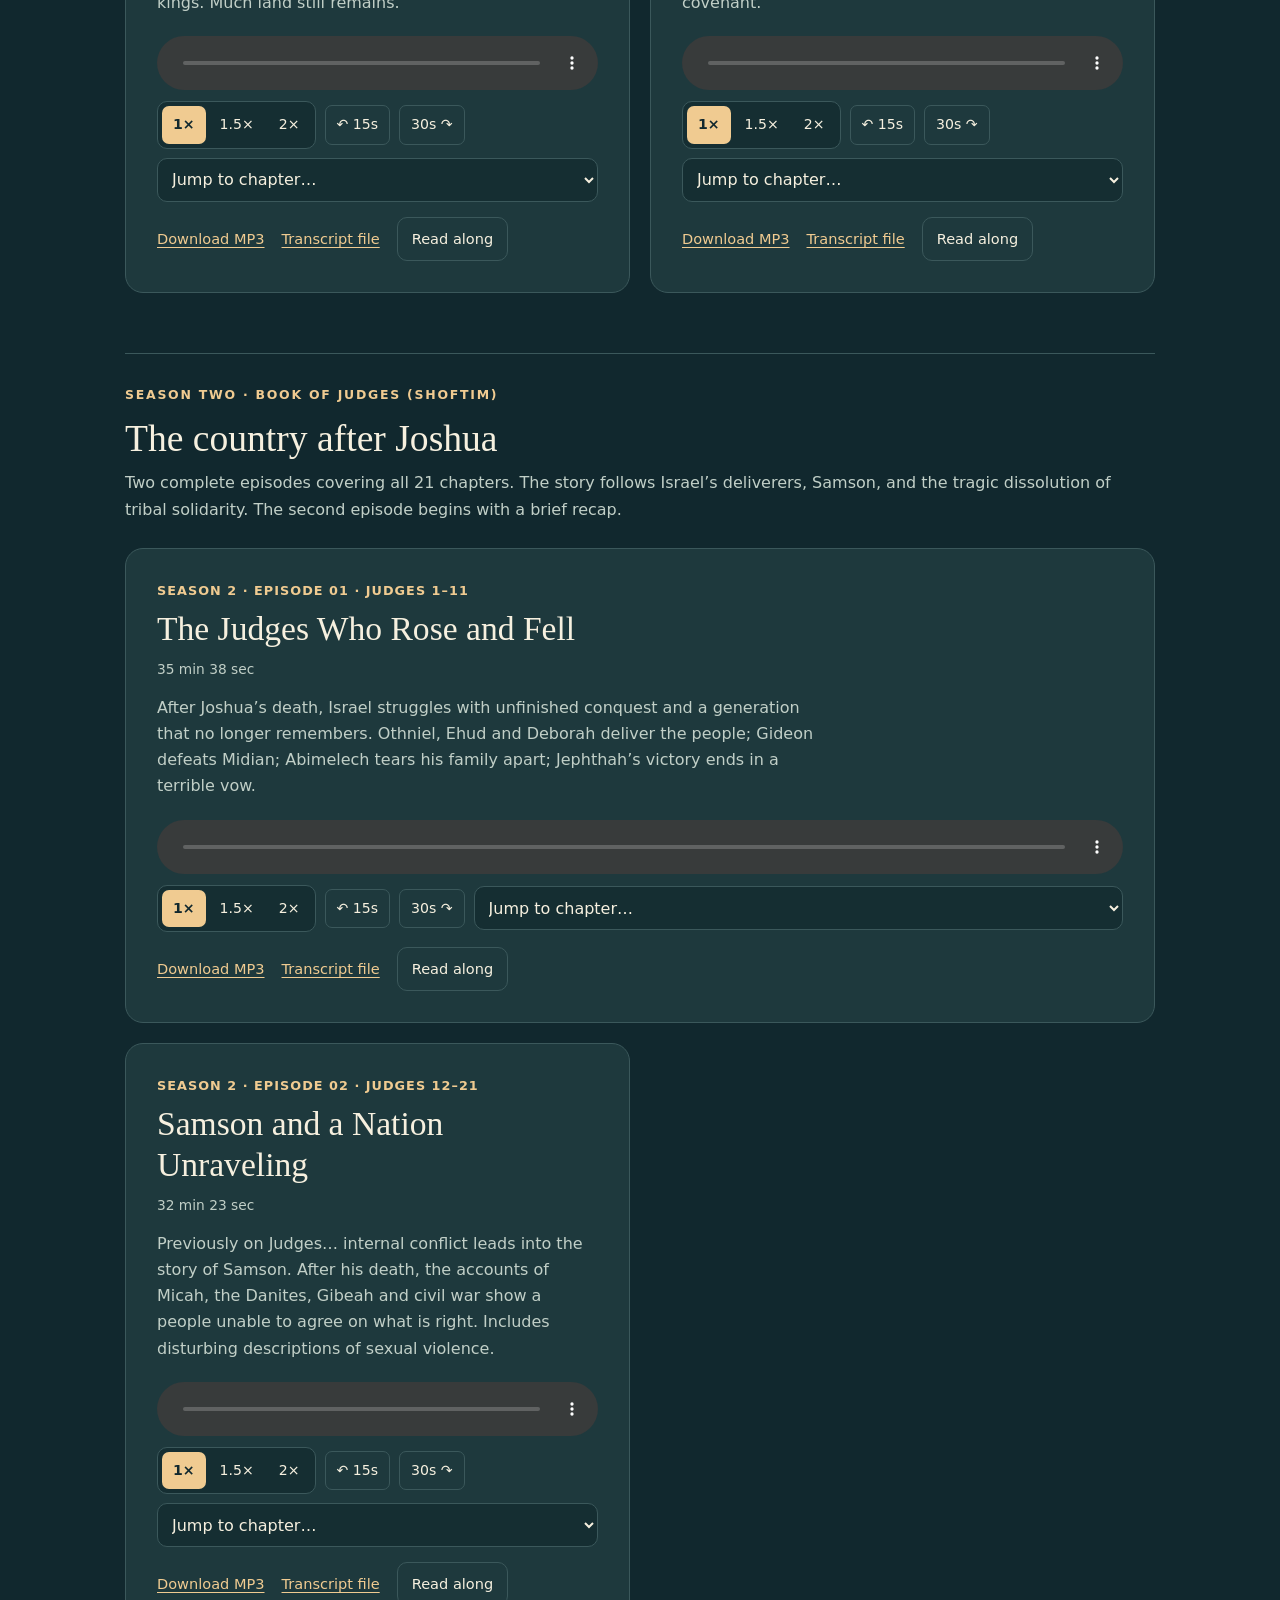
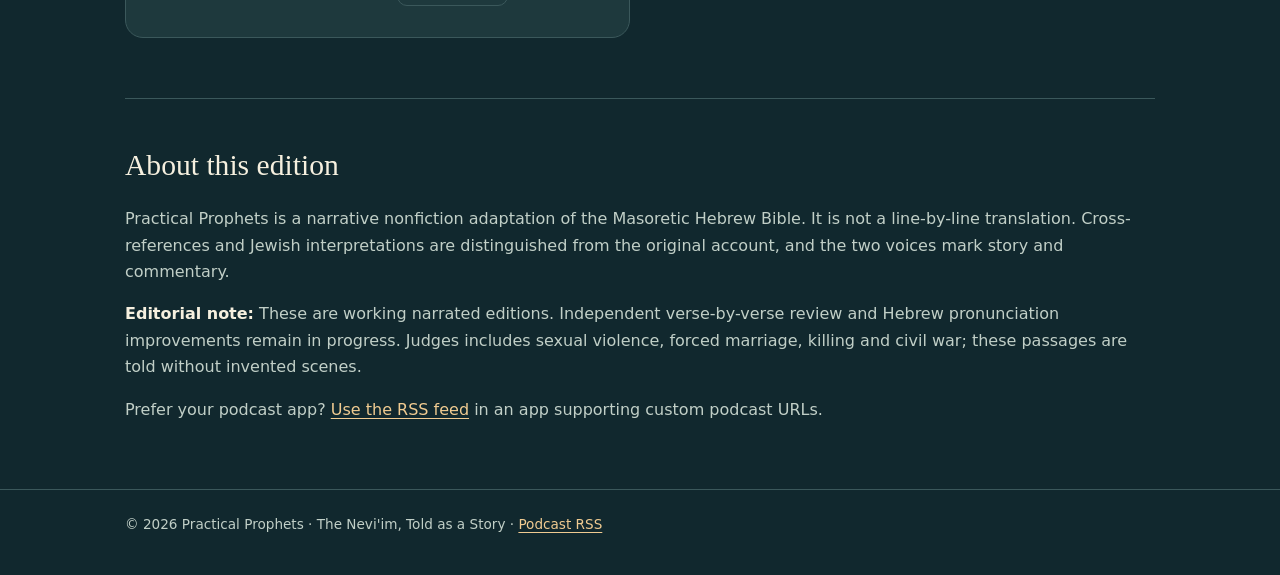
==== commit 3a1a8a08: "Publish Judges season 2: complete book and two podcast episodes" ====
--- a/index.html
+++ b/index.html
@@ -4,21 +4,21 @@
 <meta charset="utf-8">
 <meta name="viewport" content="width=device-width,initial-scale=1,viewport-fit=cover">
 <meta name="theme-color" content="#11282e">
-<meta name="practical-prophets:release-revision" content="2026-11-12-r2">
+<meta name="practical-prophets:release-revision" content="2026-11-13-r3">
 <link rel="alternate" type="application/json" title="Release provenance" href="versions.json">
 <meta name="description" content="Practical Prophets: the Nevi'im told as a story. Listen to the complete Book of Joshua with chapter navigation and read-along transcripts.">
 <link rel="alternate" type="application/rss+xml" title="Practical Prophets RSS" href="feed.xml">
 <link rel="stylesheet" href="style.css">
 <script src="player.js" defer></script>
-<title>Practical Prophets · Joshua, the Complete Season</title>
+<title>Practical Prophets · Joshua and Judges</title>
 </head>
 <body>
 <header class="top"><div class="wrap nav"><a class="brand" href="./">PRACTICAL PROPHETS</a><nav class="navlinks" aria-label="Site navigation"><a href="#episodes">Episodes</a><a href="#about">About</a><a href="feed.xml">RSS</a></nav></div></header>
 <main class="wrap">
 <section class="hero" aria-labelledby="main-title">
-<div class="hero-copy"><span class="eyebrow">Season one · The Book of Joshua</span><h1 id="main-title">The Nevi'im.<br>Told as a story.</h1>
+<div class="hero-copy"><span class="eyebrow">Two complete seasons · Joshua and Judges</span><h1 id="main-title">The Nevi'im.<br>Told as a story.</h1>
 <p>A compelling retelling of the Jewish Prophets. One voice brings the story to life; another pauses for Hebrew language, context, and Jewish commentary.</p>
-<p>Enjoy the story. Know what actually happens in Tanakh.</p>
+<p>Enjoy the story. Know what actually happens in Tanakh.</p><p>Now featuring Season 2: Judges, from the first deliverers through Samson and Israel’s civil war.</p>
 <div class="actions"><a class="pill primary" href="#episodes">Start listening</a><a class="pill" href="feed.xml">Subscribe via RSS</a></div></div>
 <img class="cover" src="cover.png" width="900" height="900" alt="Practical Prophets cover artwork">
 </section>
@@ -47,7 +47,24 @@
 </article>
 </div>
 </section>
-<section id="about" class="about" aria-labelledby="about-title"><h2 id="about-title">About this edition</h2><p>Practical Prophets is a narrative nonfiction adaptation of the Masoretic Hebrew Bible. It is not a line-by-line translation. Cross-references and Jewish interpretations are distinguished from the original account, and the two voices mark story and commentary.</p><p><strong>Editorial note:</strong> This is an experimental narrated edition. Independent verse-by-verse review and Hebrew pronunciation improvements remain in progress. The biblical story includes violence and warfare.</p><p>Prefer your podcast app? <a href="feed.xml">Use the RSS feed</a> in an app supporting custom podcast URLs.</p></section>
+<section id="judges" aria-labelledby="judges-title"><div class="section-head"><span class="eyebrow">Season Two · Book of Judges (Shoftim)</span><h2 id="judges-title">The country after Joshua</h2><p>Two complete episodes covering all 21 chapters. The story follows Israel’s deliverers, Samson, and the tragic dissolution of tribal solidarity. The second episode begins with a brief recap.</p></div>
+<div class="episodes">
+<article class="episode" id="episode-4" data-episode="4" data-audio-version="1.0.0" data-book="Judges">
+<div class="label">Season 2 · Episode 01 · Judges 1–11</div><h3>The Judges Who Rose and Fell</h3><div class="duration">35 min 38 sec</div>
+<p class="summary">After Joshua’s death, Israel struggles with unfinished conquest and a generation that no longer remembers. Othniel, Ehud and Deborah deliver the people; Gideon defeats Midian; Abimelech tears his family apart; Jephthah’s victory ends in a terrible vow.</p>
+<audio controls preload="none" src="practical-prophets-s02e01-judges-01-to-11.mp3" aria-label="Play Judges, season two episode one"></audio>
+<div class="player-controls"><div class="speed" role="group" aria-label="Judges episode one playback speed"><button data-speed="1" aria-pressed="true">1×</button><button data-speed="1.5" aria-pressed="false">1.5×</button><button data-speed="2" aria-pressed="false">2×</button></div><button class="skip" data-seek="-15" aria-label="Rewind 15 seconds">↶ 15s</button><button class="skip" data-seek="30" aria-label="Forward 30 seconds">30s ↷</button><select class="chapters" aria-label="Judges episode one chapter navigation"><option value="">Jump to chapter…</option></select></div>
+<div class="resources"><a href="practical-prophets-s02e01-judges-01-to-11.mp3" download>Download MP3</a><a href="practical-prophets-s02e01-judges-01-to-11.vtt" download>Transcript file</a><button class="transcript-toggle" aria-expanded="false">Read along</button></div><div class="transcript" hidden aria-label="Judges episode one transcript"></div>
+</article>
+<article class="episode" id="episode-5" data-episode="5" data-audio-version="1.0.0" data-book="Judges">
+<div class="label">Season 2 · Episode 02 · Judges 12–21</div><h3>Samson and a Nation Unraveling</h3><div class="duration">32 min 23 sec</div>
+<p class="summary">Previously on Judges… internal conflict leads into the story of Samson. After his death, the accounts of Micah, the Danites, Gibeah and civil war show a people unable to agree on what is right. Includes disturbing descriptions of sexual violence.</p>
+<audio controls preload="none" src="practical-prophets-s02e02-judges-12-to-21.mp3" aria-label="Play Judges, season two episode two"></audio>
+<div class="player-controls"><div class="speed" role="group" aria-label="Judges episode two playback speed"><button data-speed="1" aria-pressed="true">1×</button><button data-speed="1.5" aria-pressed="false">1.5×</button><button data-speed="2" aria-pressed="false">2×</button></div><button class="skip" data-seek="-15" aria-label="Rewind 15 seconds">↶ 15s</button><button class="skip" data-seek="30" aria-label="Forward 30 seconds">30s ↷</button><select class="chapters" aria-label="Judges episode two chapter navigation"><option value="">Jump to chapter…</option></select></div>
+<div class="resources"><a href="practical-prophets-s02e02-judges-12-to-21.mp3" download>Download MP3</a><a href="practical-prophets-s02e02-judges-12-to-21.vtt" download>Transcript file</a><button class="transcript-toggle" aria-expanded="false">Read along</button></div><div class="transcript" hidden aria-label="Judges episode two transcript"></div>
+</article>
+</div></section>
+<section id="about" class="about" aria-labelledby="about-title"><h2 id="about-title">About this edition</h2><p>Practical Prophets is a narrative nonfiction adaptation of the Masoretic Hebrew Bible. It is not a line-by-line translation. Cross-references and Jewish interpretations are distinguished from the original account, and the two voices mark story and commentary.</p><p><strong>Editorial note:</strong> These are working narrated editions. Independent verse-by-verse review and Hebrew pronunciation improvements remain in progress. Judges includes sexual violence, forced marriage, killing and civil war; these passages are told without invented scenes.</p><p>Prefer your podcast app? <a href="feed.xml">Use the RSS feed</a> in an app supporting custom podcast URLs.</p></section>
 </main>
 <footer><div class="wrap">© 2026 Practical Prophets · The Nevi'im, Told as a Story · <a href="feed.xml">Podcast RSS</a></div></footer>
 </body></html>
